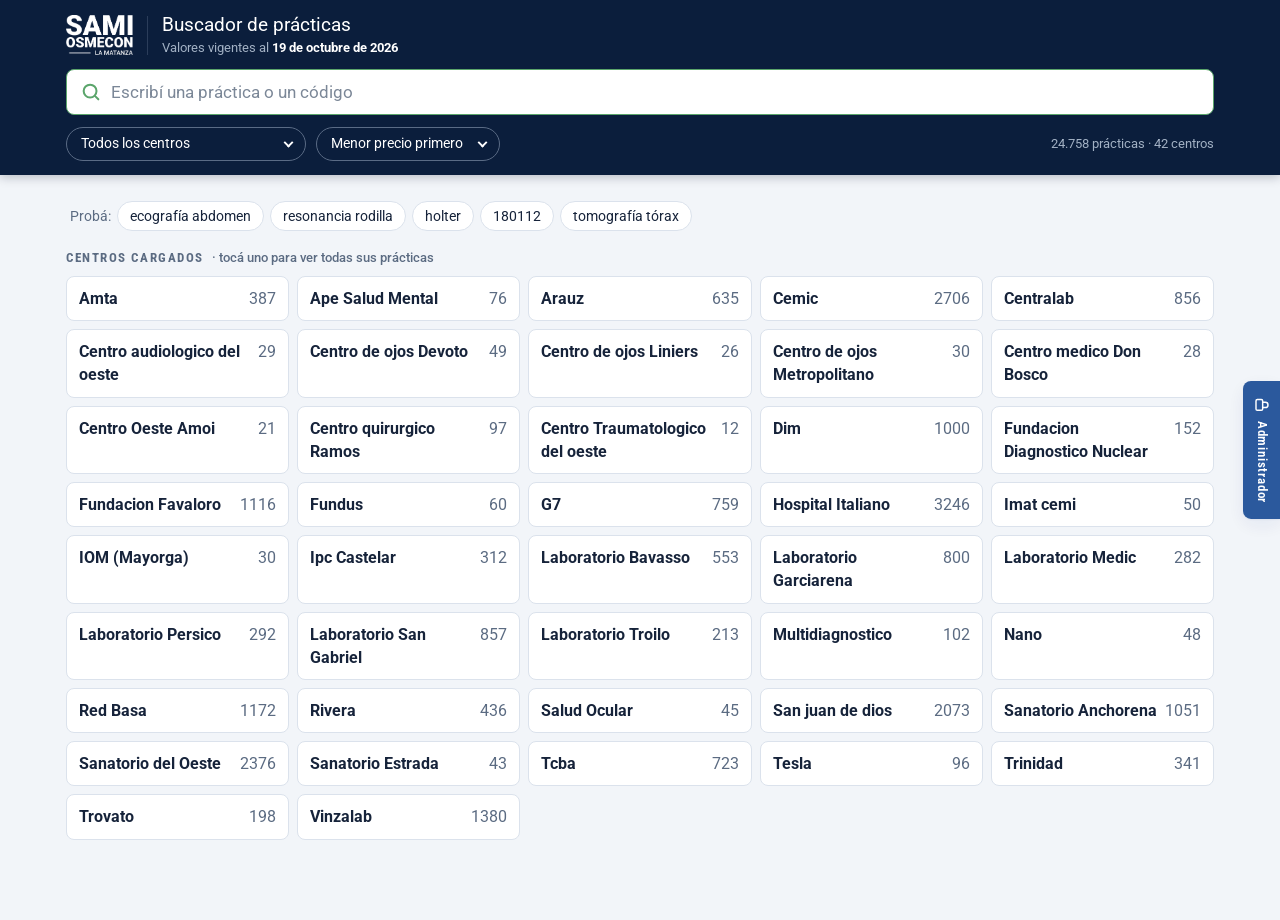
==== index.html @ 47afd8d7 "Add files via upload" ====
<!doctype html>
<html lang="es">
<head>
<meta charset="utf-8">
<meta name="viewport" content="width=device-width, initial-scale=1, viewport-fit=cover">
<title>Buscador de prácticas SAMI</title>
<meta name="description" content="Buscador de prácticas y valores de centros de diagnóstico - SAMI Osmecon La Matanza">
<meta name="robots" content="noindex, nofollow">
<link rel="icon" type="image/png" href="logo.png">
<link rel="preconnect" href="https://fonts.googleapis.com">
<link rel="preconnect" href="https://fonts.gstatic.com" crossorigin>
<link rel="stylesheet" href="https://fonts.googleapis.com/css2?family=Roboto+Condensed:wght@600;700;800&family=Roboto:wght@400;500;700&display=swap">
<link rel="stylesheet" href="estilos.css">
</head>
<body>
<div class="adminbar" id="adminbar" hidden>
  <div class="wrap">
    <strong><i></i>Modo administrador</strong>
    <span class="pend" id="pend"><span id="pendTxt"></span><button type="button" class="ghost" id="bDiscard">Descartar</button><button type="button" id="bPub">Publicar cambios</button></span>
    <button class="btn" type="button" id="bAdd">+ Agregar práctica</button>
    <button class="btn" type="button" id="bAum">Aumentar valores</button>
    <button class="btn" type="button" id="bVig">Fecha de vigencia</button>
    <button class="btn" type="button" id="bImp">Importar Excel</button>
    <button class="btn" type="button" id="bCsv">Descargar base</button>
    <button class="btn" type="button" id="bOut">Salir</button>
  </div>
</div>

<header class="hdr" id="sb">
  <div class="wrap">
    <div class="brandrow">
      <img class="hlogo" src="logo-blanco.png" alt="SAMI Osmecon La Matanza" width="195" height="116">
      <span class="hdiv" aria-hidden="true"></span>
      <div class="htxt">
        <h1>Buscador de prácticas</h1>
        <p id="vig">Valores vigentes al <b>—</b></p>
      </div>
    </div>
    <div class="qwrap">
      <svg viewBox="0 0 24 24" fill="none" stroke="currentColor" stroke-width="2.2" stroke-linecap="round"><circle cx="11" cy="11" r="7"/><path d="m20 20-3.5-3.5"/></svg>
      <label class="sr" for="q">Buscar práctica o código</label>
      <input id="q" type="search" autocomplete="off" spellcheck="false" placeholder="Escribí una práctica o un código">
      <button id="clear" type="button" aria-label="Borrar búsqueda" hidden>×</button>
    </div>
    <div class="frow">
      <label class="sr" for="centro">Centro</label>
      <div class="pill"><select id="centro"><option value="">Todos los centros</option></select></div>
      <label class="sr" for="orden">Orden</label>
      <div class="pill"><select id="orden">
        <option value="asc">Menor precio primero</option>
        <option value="desc">Mayor precio primero</option>
        <option value="centro">Centro (A-Z)</option>
        <option value="practica">Práctica (A-Z)</option>
      </select></div>
      <span class="count" id="count"></span>
      <button type="button" class="pbtn" id="bPrint" hidden><svg viewBox="0 0 24 24" fill="none" stroke="currentColor" stroke-width="2" stroke-linecap="round" stroke-linejoin="round"><path d="M6 9V3h12v6"/><rect x="3" y="9" width="18" height="8" rx="2"/><path d="M6 14h12v7H6z"/></svg>Imprimir (PDF)</button>
    </div>
  </div>
</header>

<main class="wrap" id="out" aria-live="polite"></main>

<button id="admTab" type="button" aria-label="Acceso administrador">
  <svg viewBox="0 0 24 24" fill="none" stroke="currentColor" stroke-width="2.2"><rect x="4" y="11" width="16" height="10" rx="2"/><path d="M8 11V7a4 4 0 0 1 8 0v4"/></svg>
  <span id="admTabTxt">Administrador</span>
</button>

<div id="modal"></div>
<div id="toastBox"></div>

<script src="config.js"></script>
<script src="app.js"></script>
</body>
</html>
---- estilos.css ----
*,*::before,*::after{box-sizing:border-box}
html,body{margin:0}
img{max-width:100%}
[hidden]{display:none!important}
/* Layout: banda de marca arriba, buscador fijo al hacer scroll, lista de resultados tipo planilla
   que en celular se apila como fichas. Acceso de administrador como pestaña vertical al costado.
   >>> Para ajustar la marca SAMI cambiá solo estas variables. <<< */
:root{
  --brand:#0f4490;          /* azul OSMECON (del logo) */
  --brand-ink:#ffffff;      /* texto sobre el azul */
  --brand-deep:#0a3170;
  --leaf:#5ba56b;           /* verde SAMI (del logo) */
  --accent:#367a48;         /* verde SAMI oscurecido para texto */
  --save:#2f7a45;           /* verde "opción más económica" */
  --save-bg:#eaf5ed;
  --danger:#b4302b;
  --danger-bg:#fbeceb;
  --bg:#f2f5f9;
  --surface:#ffffff;
  --surface-2:#f7f9fc;
  --line:#dbe2ec;
  --fg:#16233a;
  --muted:#5b6b82;
  --mark:#fff0b3;
  --mark-fg:#16233a;
  --focus:#5ba56b;
  --shadow:0 1px 2px rgba(15,68,144,.07),0 6px 20px rgba(15,68,144,.08);
  --font-display:"Roboto Condensed","Arial Narrow",Arial,sans-serif;
  --font-body:"Roboto","Segoe UI",Arial,sans-serif;
  --r:10px;
}
@media (prefers-color-scheme: dark){
  :root:not([data-theme="light"]){
    --brand:#0f4490;--brand-ink:#ffffff;--brand-deep:#0a2c5c;--leaf:#6fb97e;--accent:#7cc48b;
    --save:#7cc48b;--save-bg:#15301d;--danger:#f08a84;--danger-bg:#3a1a19;
    --bg:#0e1622;--surface:#152132;--surface-2:#1a283b;--line:#2a3a52;--fg:#e6edf6;--muted:#9aabc2;
    --mark:#5a4a12;--mark-fg:#fff6d6;--focus:#7cc48b;--shadow:0 1px 2px rgba(0,0,0,.3),0 6px 20px rgba(0,0,0,.25);
    color-scheme:dark;
  }
}
:root[data-theme="dark"]{
  --brand:#0f4490;--brand-ink:#ffffff;--brand-deep:#0a2c5c;--leaf:#6fb97e;--accent:#7cc48b;
  --save:#7cc48b;--save-bg:#15301d;--danger:#f08a84;--danger-bg:#3a1a19;
  --bg:#0e1622;--surface:#152132;--surface-2:#1a283b;--line:#2a3a52;--fg:#e6edf6;--muted:#9aabc2;
  --mark:#5a4a12;--mark-fg:#fff6d6;--focus:#7cc48b;--shadow:0 1px 2px rgba(0,0,0,.3),0 6px 20px rgba(0,0,0,.25);
  color-scheme:dark;
}
*{box-sizing:border-box}
html,body{margin:0}
body{background:var(--bg);color:var(--fg);font-family:var(--font-body);font-size:16px;line-height:1.45;-webkit-font-smoothing:antialiased}
body::before{content:"";position:fixed;inset:0 0 auto;height:env(safe-area-inset-top,0px);z-index:30;background:var(--brand)}
.wrap{max-width:1180px;margin:0 auto;padding-left:max(16px,env(safe-area-inset-left,0px));padding-right:max(16px,env(safe-area-inset-right,0px))}
button,input,select,textarea{font:inherit;color:inherit}
:focus-visible{outline:3px solid var(--focus);outline-offset:2px}
.sr{position:absolute;width:1px;height:1px;overflow:hidden;clip:rect(0 0 0 0);white-space:nowrap}

/* Encabezado */
.top{background:linear-gradient(180deg,var(--brand) 0%,var(--brand-deep) 100%);color:var(--brand-ink);border-top:4px solid var(--leaf)}
.top .wrap{display:flex;align-items:center;gap:18px;padding-block:18px 64px;flex-wrap:wrap}
.logo{display:flex;align-items:center;justify-content:center;background:#fff;border-radius:10px;padding:6px 14px;height:64px;flex:none}
.logo img{height:52px;width:auto;display:block}
.logo-txt{font-family:var(--font-display);font-weight:800;color:#0b4a8b;letter-spacing:.02em;font-size:18px;line-height:1}
.logo-txt small{display:block;font-weight:600;font-size:10px;letter-spacing:.14em;color:#0098a8;margin-top:3px}
.ttl{min-width:0;flex:1}
.ttl h1{margin:0;font-family:var(--font-display);font-weight:700;letter-spacing:.01em;font-size:clamp(20px,2.6vw,28px);line-height:1.15;text-wrap:balance}
.ttl p{margin:4px 0 0;opacity:.85;font-size:15px}
.vig{font-size:13px;text-transform:uppercase;letter-spacing:.08em;background:rgba(255,255,255,.12);border:1px solid rgba(255,255,255,.25);border-radius:999px;padding:6px 12px;white-space:nowrap}
.vig b{font-variant-numeric:tabular-nums;letter-spacing:.02em}

/* Buscador */
.searchbar{position:sticky;top:env(safe-area-inset-top,0px);z-index:20;margin-top:-44px}
.searchbar.stuck .sbox{border-radius:0 0 var(--r) var(--r)}
.sbox{background:var(--surface);border-radius:var(--r);box-shadow:var(--shadow);padding:12px;display:grid;grid-template-columns:1fr auto;gap:10px;border:1px solid var(--line)}
.qwrap{position:relative;min-width:0}
.qwrap svg{position:absolute;left:14px;top:50%;transform:translateY(-50%);width:22px;height:22px;color:var(--muted);pointer-events:none}
#q{width:100%;height:54px;border:2px solid var(--line);border-radius:8px;padding:0 44px 0 46px;font-size:19px;background:var(--surface);transition:border-color .15s}
#q:focus{border-color:var(--accent);outline:none;box-shadow:0 0 0 4px color-mix(in srgb,var(--accent) 18%,transparent)}
#q::placeholder{color:var(--muted)}
#clear{position:absolute;right:8px;top:50%;transform:translateY(-50%);width:34px;height:34px;border:0;border-radius:50%;background:transparent;color:var(--muted);cursor:pointer;font-size:22px;line-height:1}
#clear:hover{background:var(--surface-2);color:var(--fg)}
#centro{height:54px;border:2px solid var(--line);border-radius:8px;padding:0 36px 0 12px;background:var(--surface);max-width:260px;min-width:0;cursor:pointer}
.status{display:flex;flex-wrap:wrap;gap:8px 16px;align-items:center;justify-content:space-between;padding:10px 4px 0;font-size:14px;color:var(--muted)}
.status b{color:var(--fg);font-variant-numeric:tabular-nums}
.tips{display:flex;flex-wrap:wrap;gap:6px;align-items:center}
.chip{border:1px solid var(--line);background:var(--surface);border-radius:999px;padding:4px 12px;font-size:14px;cursor:pointer;color:var(--fg)}
.chip:hover{border-color:var(--accent);color:var(--accent)}

main{padding-block:16px 80px;display:grid;gap:18px}

/* Opción más económica */
.best{background:var(--save-bg);border:1.5px solid color-mix(in srgb,var(--save) 45%,transparent);border-radius:var(--r);padding:16px 18px;display:grid;grid-template-columns:1fr auto;gap:6px 20px;align-items:center}
.best .lbl{grid-column:1/-1;font-family:var(--font-display);font-weight:700;font-size:12px;letter-spacing:.12em;text-transform:uppercase;color:var(--save)}
.best .pr{font-weight:600;font-size:18px;min-width:0}
.best .meta{color:var(--muted);font-size:14px;display:flex;gap:10px;flex-wrap:wrap;align-items:center}
.best .val{font-family:var(--font-display);font-weight:800;font-size:clamp(24px,3vw,32px);color:var(--save);font-variant-numeric:tabular-nums;grid-row:2/4;grid-column:2;text-align:right}
.best .cmp{grid-column:1/-1;font-size:13px;color:var(--muted);margin-top:4px}
.warn{background:var(--surface);border:1px dashed var(--line);border-radius:var(--r);padding:12px 16px;color:var(--muted);font-size:15px}

/* Resultados */
.sec h2{font-family:var(--font-display);font-size:13px;letter-spacing:.12em;text-transform:uppercase;color:var(--muted);margin:0 0 8px;display:flex;gap:8px;align-items:baseline}
.sec h2 span{font-family:var(--font-body);letter-spacing:0;text-transform:none;font-weight:500}
.tbl{background:var(--surface);border:1px solid var(--line);border-radius:var(--r);overflow:hidden}
.row{display:grid;grid-template-columns:minmax(120px,190px) 110px minmax(0,1fr) 140px;gap:14px;align-items:center;padding:10px 16px;border-top:1px solid var(--line)}
.row:first-child{border-top:0}
.row.head{background:var(--surface-2);font-size:12px;letter-spacing:.08em;text-transform:uppercase;color:var(--muted);font-weight:600;padding-block:8px}
.admin-on .row{grid-template-columns:minmax(120px,190px) 110px minmax(0,1fr) 140px 76px}
.row:not(.head):hover{background:var(--surface-2)}
.c-centro{font-weight:600;font-size:15px;min-width:0}
.c-cod{font-variant-numeric:tabular-nums;color:var(--muted);font-size:15px;overflow-wrap:anywhere}
.c-pr{min-width:0;overflow-wrap:anywhere}
.c-val{text-align:right;font-variant-numeric:tabular-nums;font-weight:700;white-space:nowrap}
.c-val.note{font-weight:500;font-style:italic;color:var(--muted);white-space:normal;font-size:14px}
.c-act{display:none;gap:4px;justify-content:flex-end}
.admin-on .c-act{display:flex}
.cheap .c-val{color:var(--save)}
mark{background:var(--mark);color:var(--mark-fg);border-radius:3px;padding:0 2px}
.partial .c-pr{color:var(--muted)}
.more{display:flex;justify-content:center;padding:12px}
.btn{display:inline-flex;align-items:center;gap:8px;border:1.5px solid var(--line);background:var(--surface);border-radius:8px;padding:9px 16px;cursor:pointer;font-weight:600;font-size:15px}
.btn:hover{border-color:var(--accent);color:var(--accent)}
.btn.pri{background:var(--brand);border-color:var(--brand);color:var(--brand-ink)}
.btn.pri:hover{background:var(--brand-deep);color:var(--brand-ink)}
.btn.dng{background:var(--danger);border-color:var(--danger);color:#fff}
.btn:disabled{opacity:.55;cursor:wait}
.ico{width:34px;height:34px;border:1px solid var(--line);border-radius:8px;background:var(--surface);cursor:pointer;display:inline-grid;place-items:center;color:var(--muted)}
.ico:hover{color:var(--accent);border-color:var(--accent)}
.ico.del:hover{color:var(--danger);border-color:var(--danger)}
.ico svg{width:17px;height:17px}
.empty{background:var(--surface);border:1px solid var(--line);border-radius:var(--r);padding:28px 20px;text-align:center;color:var(--muted)}
.empty h3{margin:0 0 6px;color:var(--fg);font-family:var(--font-display);font-size:18px}
.centros{display:grid;grid-template-columns:repeat(auto-fill,minmax(210px,1fr));gap:8px}
.centros button{display:flex;align-items:baseline;justify-content:space-between;gap:8px;text-align:left;border:1px solid var(--line);background:var(--surface);border-radius:8px;padding:10px 12px;cursor:pointer}
.centros button:hover{border-color:var(--accent)}
.centros span{color:var(--muted);font-variant-numeric:tabular-nums}
.loading{padding:40px 0;text-align:center;color:var(--muted)}
.spin{width:28px;height:28px;border:3px solid var(--line);border-top-color:var(--accent);border-radius:50%;animation:sp 0.8s linear infinite;margin:0 auto 10px}
@keyframes sp{to{transform:rotate(360deg)}}

/* Pestaña administrador */
#admTab{position:fixed;right:0;top:50%;transform:translateY(-50%);z-index:25;writing-mode:vertical-rl;background:var(--brand);color:var(--brand-ink);border:0;border-radius:8px 0 0 8px;padding:16px 9px calc(16px) calc(9px);margin-right:env(safe-area-inset-right,0px);cursor:pointer;font-family:var(--font-display);font-weight:600;font-size:13px;letter-spacing:.06em;display:flex;align-items:center;gap:8px;box-shadow:var(--shadow);opacity:.88}
#admTab:hover{opacity:1}
#admTab svg{width:16px;height:16px;transform:rotate(90deg)}
.adminbar{background:var(--brand-deep);color:var(--brand-ink)}
.adminbar .wrap{display:flex;flex-wrap:wrap;gap:8px 10px;align-items:center;padding-block:10px}
.adminbar strong{font-family:var(--font-display);font-size:13px;letter-spacing:.08em;text-transform:uppercase;margin-right:auto;display:flex;gap:8px;align-items:center}
.adminbar strong i{width:9px;height:9px;border-radius:50%;background:var(--leaf);display:inline-block}
.adminbar .btn{background:rgba(255,255,255,.1);border-color:rgba(255,255,255,.3);color:#fff;padding:7px 12px;font-size:14px}
.adminbar .btn:hover{background:rgba(255,255,255,.2);color:#fff}
#q::-webkit-search-cancel-button{-webkit-appearance:none;display:none}
.ttl{flex:1 1 200px}

/* Modales */
.ov{position:fixed;inset:0;z-index:50;background:rgba(8,20,40,.5);display:grid;place-items:center;padding:16px}
.dlg{background:var(--surface);color:var(--fg);border-radius:14px;width:min(520px,100%);max-height:calc(100vh - 32px);overflow:auto;box-shadow:0 20px 60px rgba(0,0,0,.3)}
.dlg header{padding:18px 20px 0;display:flex;justify-content:space-between;align-items:start;gap:12px}
.dlg h3{margin:0;font-family:var(--font-display);font-size:19px}
.dlg .x{border:0;background:transparent;font-size:26px;line-height:1;cursor:pointer;color:var(--muted)}
.dlg form{padding:16px 20px 20px;display:grid;gap:14px}
.fld{display:grid;gap:5px}
.fld label{font-size:14px;font-weight:600}
.fld small{color:var(--muted);font-size:13px}
.fld input,.fld textarea{border:1.5px solid var(--line);border-radius:8px;padding:10px 12px;background:var(--surface);width:100%}
.fld input:focus,.fld textarea:focus{outline:none;border-color:var(--accent)}
.two{display:grid;grid-template-columns:1fr 1fr;gap:12px}
.acts{display:flex;justify-content:flex-end;gap:8px;flex-wrap:wrap;padding-top:4px}
.err{color:var(--danger);font-size:14px;min-height:1em}
.toast{position:fixed;left:50%;bottom:calc(20px + env(safe-area-inset-bottom,0px));transform:translateX(-50%);background:var(--fg);color:var(--bg);padding:10px 18px;border-radius:999px;z-index:60;font-weight:600;box-shadow:var(--shadow)}
.confirm{background:var(--danger-bg);border-radius:8px;padding:12px;font-size:15px}
.confirm b{display:block;margin-bottom:4px}

/* Tablet */
@media (max-width:900px){
  .row,.admin-on .row{grid-template-columns:minmax(0,1fr) auto;grid-template-areas:"centro val" "pr pr" "cod act";gap:4px 12px;padding:12px 14px}
  .row.head{display:none}
  .c-centro{grid-area:centro;font-size:13px;text-transform:uppercase;letter-spacing:.05em;color:var(--accent)}
  .c-cod{grid-area:cod;font-size:13px}
  .c-cod:not(:empty)::before{content:"Código "}
  .c-pr{grid-area:pr;font-size:16px;font-weight:500}
  .c-val{grid-area:val;font-size:17px}
  .c-act{grid-area:act}
}
/* Celular */
@media (max-width:600px){
  .top .wrap{padding-block:12px 58px;gap:12px}
  .logo{height:52px;padding:5px 10px}.logo img{height:42px}
  .ttl p{display:none}
  .h1x{display:none}
  .ttl h1{font-size:20px}
  .vig{font-size:11px;padding:4px 10px}
  .sbox{grid-template-columns:1fr;padding:10px}
  #centro{max-width:none;width:100%;height:46px}
  #q{height:50px;font-size:17px}
  .best{grid-template-columns:1fr}
  .best .val{grid-row:auto;grid-column:auto;text-align:left}
  .two{grid-template-columns:1fr}
  #admTab{padding:12px 7px;font-size:11px}
}
@media (prefers-reduced-motion:reduce){*{transition:none!important;animation:none!important}}


/* ===== Encabezado compacto (diseño 2) ===== */
:root{--navy:#0b1e3c;--navy-line:#2b3d5a;--navy-mut:#a2b1c4}
body::before{background:var(--navy)}
.hdr{background:var(--navy);color:#fff;position:sticky;top:env(safe-area-inset-top,0px);z-index:20;box-shadow:0 2px 10px rgba(5,15,35,.25)}
.hdr .wrap{display:grid;gap:12px;padding-block:14px 14px}
.brandrow{display:flex;align-items:center;gap:14px;min-width:0}
.hlogo{height:40px;width:auto;flex:none}
.hdiv{width:1px;align-self:stretch;background:var(--navy-line);margin-block:2px}
.htxt{min-width:0}
.htxt h1{margin:0;font-family:var(--font-body);font-weight:400;font-size:19px;line-height:1.2;color:#fff}
.htxt p{margin:2px 0 0;font-size:12.5px;color:var(--navy-mut)}
.htxt p b{color:#fff;font-weight:700}
.hdr .qwrap svg{color:var(--leaf)}
.hdr #q{height:46px;border:1.5px solid var(--leaf);border-radius:8px;background:#fff;color:#16233a;font-size:17px;padding:0 44px 0 44px}
.hdr #q::placeholder{color:#7b8797}
.hdr #q:focus{border-color:var(--leaf);box-shadow:0 0 0 3px rgba(91,165,107,.35)}
.hdr #clear{color:#7b8797}
.hdr #clear:hover{background:#eef1f5;color:#16233a}
.frow{display:flex;flex-wrap:wrap;align-items:center;gap:10px}
.pill{position:relative}
.pill::after{content:"";position:absolute;right:14px;top:50%;width:7px;height:7px;border-right:2px solid #fff;border-bottom:2px solid #fff;transform:translateY(-70%) rotate(45deg);pointer-events:none}
.pill select{appearance:none;-webkit-appearance:none;height:34px;border:1px solid #5a6b85;border-radius:999px;background:transparent;color:#fff;padding:0 36px 0 14px;font-size:13.5px;cursor:pointer;max-width:240px}
.pill select:hover{border-color:#8fa0b8}
.pill select option{color:#16233a;background:#fff}
.count{margin-left:auto;font-size:12.5px;color:var(--navy-mut);font-variant-numeric:tabular-nums}
#adminbar{position:relative;z-index:21}
.pbtn{display:inline-flex;align-items:center;gap:6px;height:34px;border:1px solid var(--leaf);border-radius:999px;background:var(--leaf);color:#fff;padding:0 14px;font-size:13.5px;font-weight:600;cursor:pointer}
.pbtn:hover{filter:brightness(1.08)}
.pbtn[hidden]{display:none}
.pbtn:disabled{opacity:.6;cursor:wait}
.pbtn svg{width:16px;height:16px}
.hdr #centro,.hdr #orden{appearance:none;-webkit-appearance:none;height:34px;border:1px solid #5a6b85;border-radius:999px;background:transparent;color:#fff;padding:0 36px 0 14px;font-size:13.5px;cursor:pointer;max-width:240px;width:auto}
.hdr #centro:hover,.hdr #orden:hover{border-color:#8fa0b8}
.hdr #centro option,.hdr #orden option{color:#16233a;background:#fff}
@media (max-width:1260px){.hdr .wrap,main.wrap{padding-right:max(52px,env(safe-area-inset-right,0px))}}
@media (max-width:600px){
  .hdr{position:static}
  .hlogo{height:34px}
  .htxt h1{font-size:17px}
  .pill{flex:1 1 150px}
  .hdr #centro,.hdr #orden{width:100%;max-width:none;font-size:13px;padding:0 28px 0 12px}
  .pill::after{right:12px}
  .hdr .wrap,main.wrap{padding-right:max(16px,env(safe-area-inset-right,0px))}
  #admTab{writing-mode:horizontal-tb;top:auto;transform:none;bottom:calc(16px + env(safe-area-inset-bottom,0px));right:16px;border-radius:999px;padding:10px 14px;margin-right:env(safe-area-inset-right,0px)}
  #admTab svg{transform:none}
  .count{width:100%;margin-left:0}
}

.pend{display:none;align-items:center;gap:8px;background:#ffd666;color:#3a2a00;border-radius:999px;padding:5px 6px 5px 12px;font-weight:700;font-size:14px}
.pend.on{display:inline-flex}
.pend button{border:0;border-radius:999px;padding:6px 12px;font-weight:700;cursor:pointer;background:#0a3170;color:#fff}
.pend button.ghost{background:transparent;color:#3a2a00;text-decoration:underline;padding:6px 6px}
.row.chg{box-shadow:inset 4px 0 0 #e0a800}
.note-ro{background:var(--surface-2);border-radius:8px;padding:12px;font-size:15px}
.dlg.wide{width:min(760px,100%)}
.centros .cn{display:grid;gap:2px;color:var(--fg)}
.centros .cn small{color:var(--muted);font-size:12px;font-weight:400}
.three{display:grid;grid-template-columns:repeat(3,minmax(0,1fr));gap:10px}
.isel{border:1.5px solid var(--line);border-radius:8px;padding:9px 10px;background:var(--surface);width:100%;min-width:0}
.ipv{border:1px solid var(--line);border-radius:8px;overflow-x:auto}
.ipv table{width:100%;border-collapse:collapse;font-size:14px}
.ipv th{background:var(--surface-2);text-align:left;font-size:12px;text-transform:uppercase;letter-spacing:.06em;color:var(--muted);padding:7px 10px}
.ipv td{padding:7px 10px;border-top:1px solid var(--line);vertical-align:top}
.ipv .n{text-align:right;white-space:nowrap;font-variant-numeric:tabular-nums}
.isum{margin:0;font-size:15px}
.chk{display:flex;gap:8px;align-items:flex-start;font-size:14.5px;background:var(--surface-2);border-radius:8px;padding:10px 12px}
.chk input{margin-top:3px}
.chk[hidden]{display:none}
@media (max-width:600px){.three{grid-template-columns:1fr}}
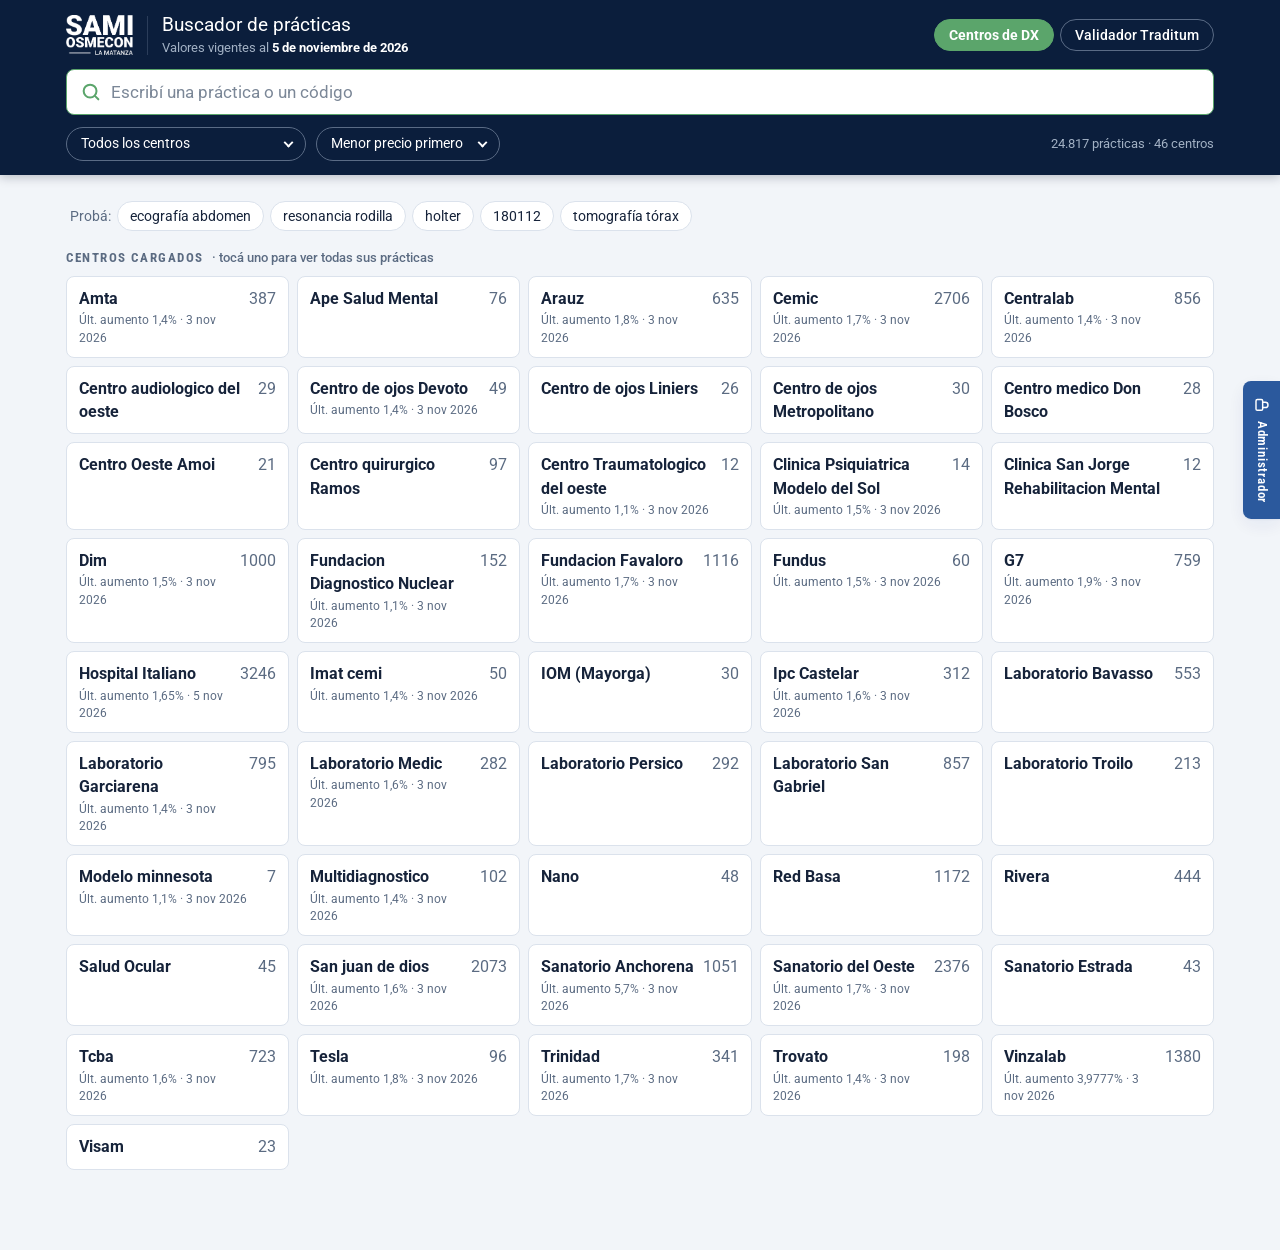
==== commit 34f7d038: "Add files via upload" ====
--- a/index.html
+++ b/index.html
@@ -11,6 +11,14 @@
 <link rel="preconnect" href="https://fonts.gstatic.com" crossorigin>
 <link rel="stylesheet" href="https://fonts.googleapis.com/css2?family=Roboto+Condensed:wght@600;700;800&family=Roboto:wght@400;500;700&display=swap">
 <link rel="stylesheet" href="estilos.css">
+<style>
+/* Navegación entre secciones (igual que en traditum.html) */
+.hnav{margin-left:auto;display:flex;gap:6px;flex:none}
+.hnav a{height:32px;display:inline-flex;align-items:center;border:1px solid #5a6b85;border-radius:999px;padding:0 14px;color:#fff;text-decoration:none;font-size:13.5px;font-weight:500;white-space:nowrap}
+.hnav a:hover{border-color:#8fa0b8}
+.hnav a[aria-current]{background:var(--leaf);border-color:var(--leaf);font-weight:700}
+@media (max-width:760px){.brandrow{flex-wrap:wrap}.hnav{margin-left:0;width:100%}.hnav a{flex:1;justify-content:center}}
+</style>
 </head>
 <body>
 <div class="adminbar" id="adminbar" hidden>
@@ -35,6 +43,7 @@
         <h1>Buscador de prácticas</h1>
         <p id="vig">Valores vigentes al <b>—</b></p>
       </div>
+      <nav class="hnav" id="hnav" aria-label="Secciones"><a href="index.html" aria-current="page">Centros de DX</a><a href="traditum.html">Validador Traditum</a></nav>
     </div>
     <div class="qwrap">
       <svg viewBox="0 0 24 24" fill="none" stroke="currentColor" stroke-width="2.2" stroke-linecap="round"><circle cx="11" cy="11" r="7"/><path d="m20 20-3.5-3.5"/></svg>
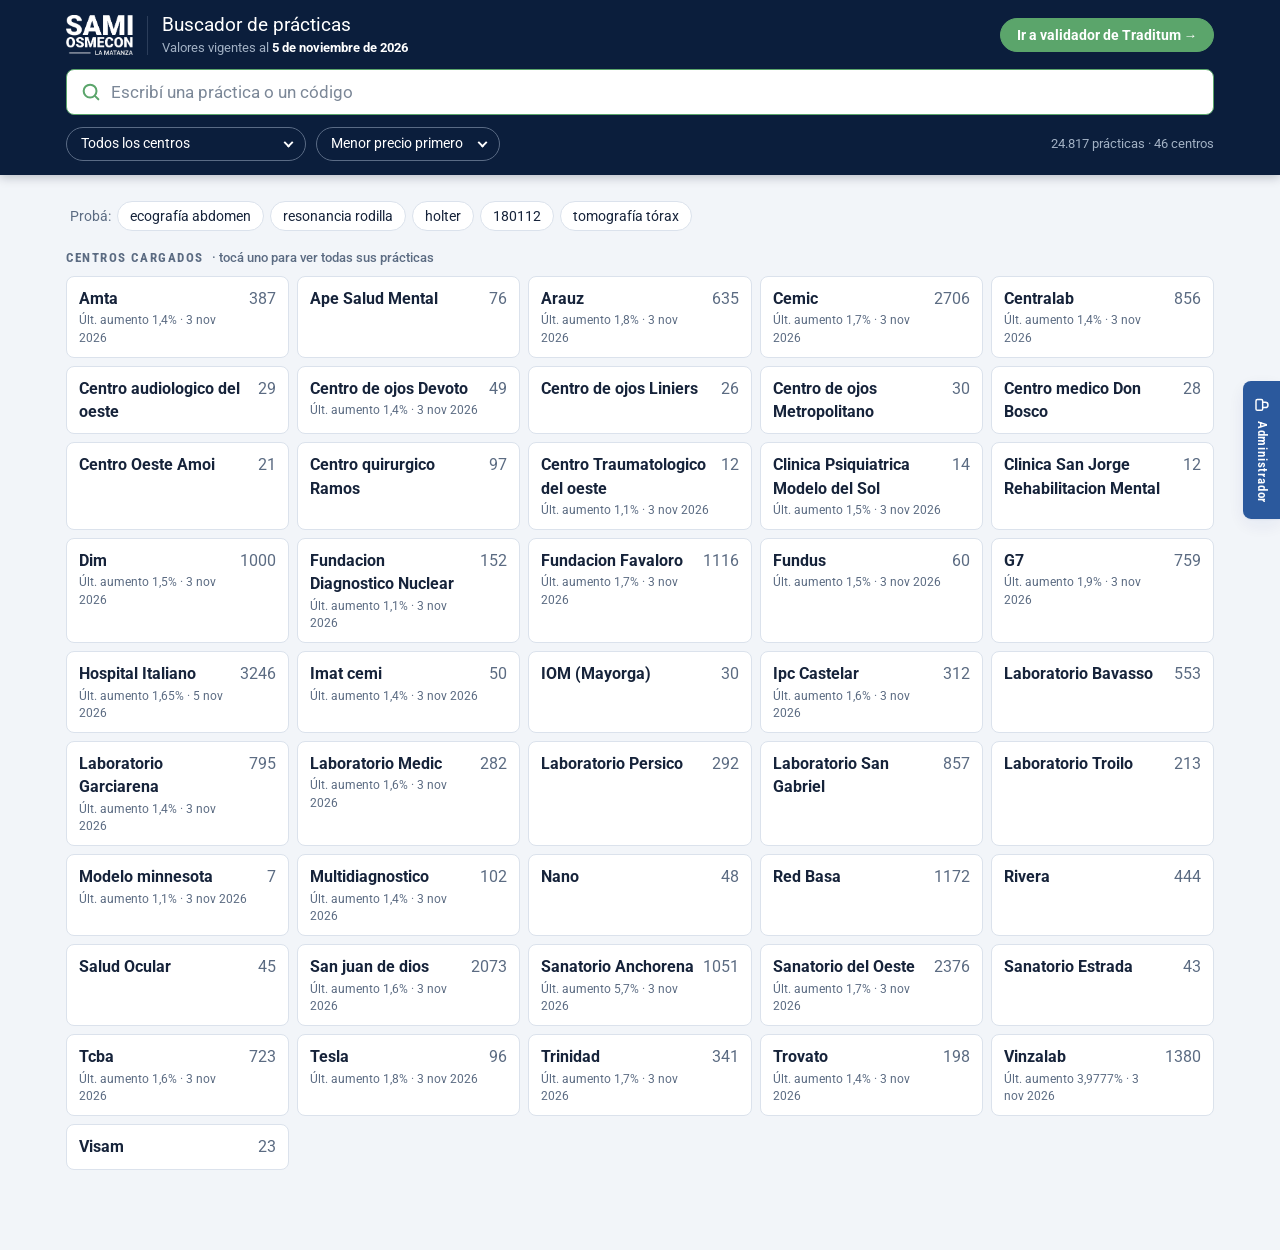
==== commit cda161f2: "Add files via upload" ====
--- a/index.html
+++ b/index.html
@@ -13,10 +13,9 @@
 <link rel="stylesheet" href="estilos.css">
 <style>
 /* Navegación entre secciones (igual que en traditum.html) */
-.hnav{margin-left:auto;display:flex;gap:6px;flex:none}
-.hnav a{height:32px;display:inline-flex;align-items:center;border:1px solid #5a6b85;border-radius:999px;padding:0 14px;color:#fff;text-decoration:none;font-size:13.5px;font-weight:500;white-space:nowrap}
-.hnav a:hover{border-color:#8fa0b8}
-.hnav a[aria-current]{background:var(--leaf);border-color:var(--leaf);font-weight:700}
+.hnav{margin-left:auto;display:flex;flex:none}
+.hnav a{height:34px;display:inline-flex;align-items:center;gap:6px;border:1px solid var(--leaf);border-radius:999px;background:var(--leaf);padding:0 16px;color:#fff;text-decoration:none;font-size:13.5px;font-weight:700;white-space:nowrap}
+.hnav a:hover{filter:brightness(1.08)}
 @media (max-width:760px){.brandrow{flex-wrap:wrap}.hnav{margin-left:0;width:100%}.hnav a{flex:1;justify-content:center}}
 </style>
 </head>
@@ -43,7 +42,7 @@
         <h1>Buscador de prácticas</h1>
         <p id="vig">Valores vigentes al <b>—</b></p>
       </div>
-      <nav class="hnav" id="hnav" aria-label="Secciones"><a href="index.html" aria-current="page">Centros de DX</a><a href="traditum.html">Validador Traditum</a></nav>
+      <nav class="hnav" id="hnav" aria-label="Secciones"><a href="traditum.html">Ir a validador de Traditum →</a></nav>
     </div>
     <div class="qwrap">
       <svg viewBox="0 0 24 24" fill="none" stroke="currentColor" stroke-width="2.2" stroke-linecap="round"><circle cx="11" cy="11" r="7"/><path d="m20 20-3.5-3.5"/></svg>
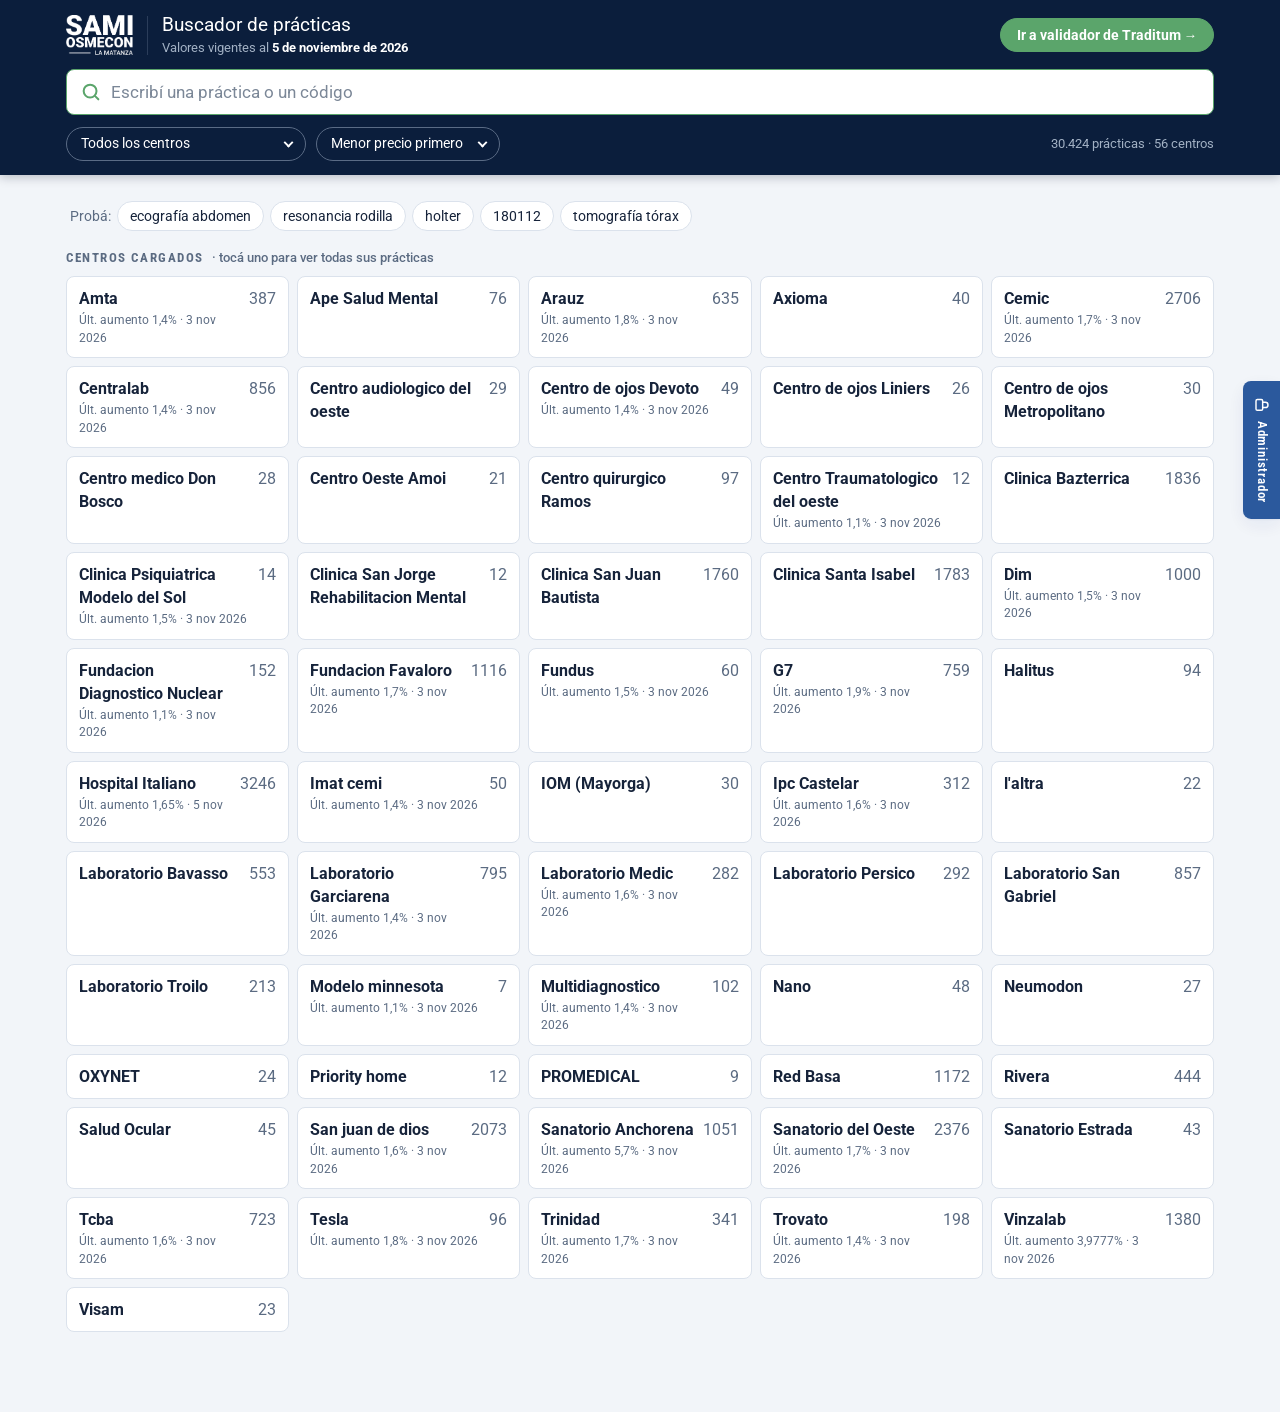
==== commit 9285adfc: "Add files via upload" ====
--- a/index.html
+++ b/index.html
@@ -43,6 +43,13 @@
         <p id="vig">Valores vigentes al <b>—</b></p>
       </div>
       <nav class="hnav" id="hnav" aria-label="Secciones"><a href="traditum.html">Ir a validador de Traditum →</a></nav>
+      <script>
+      /* Link para compartir sin el validador ni el acceso de administrador: agregar ?externo al final de la dirección */
+      if(/[?&]externo\b/.test(location.search)){
+        document.getElementById("hnav").remove();
+        var s=document.createElement("style");s.textContent="#admTab,#adminbar{display:none!important}";document.head.appendChild(s);
+      }
+      </script>
     </div>
     <div class="qwrap">
       <svg viewBox="0 0 24 24" fill="none" stroke="currentColor" stroke-width="2.2" stroke-linecap="round"><circle cx="11" cy="11" r="7"/><path d="m20 20-3.5-3.5"/></svg>
